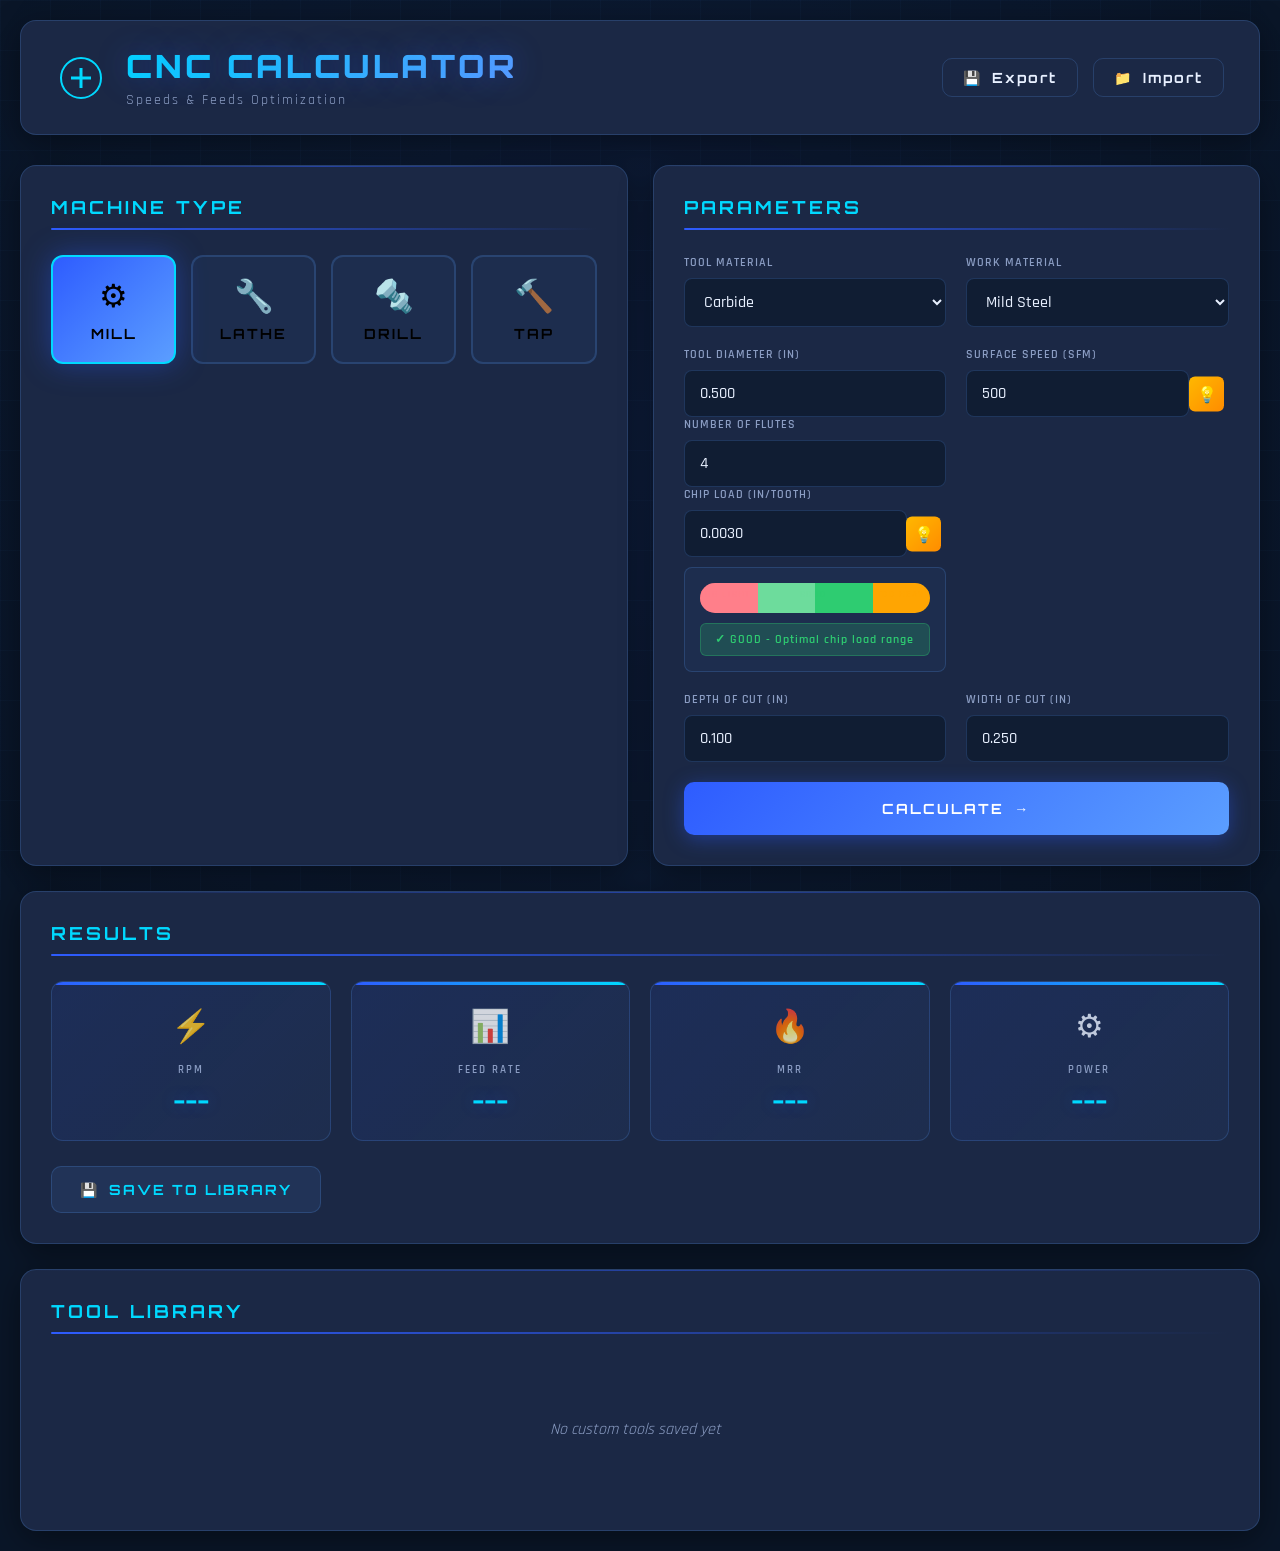
==== index.html @ e77f21c8 "Add files via upload" ====
<!DOCTYPE html>
<html lang="en">
<head>
    <meta charset="UTF-8">
    <meta name="viewport" content="width=device-width, initial-scale=1.0">
    <title>CNC Speeds & Feeds Calculator</title>
    <link rel="preconnect" href="https://fonts.googleapis.com">
    <link rel="preconnect" href="https://fonts.gstatic.com" crossorigin>
    <link href="https://fonts.googleapis.com/css2?family=Orbitron:wght@400;600;700;900&family=Rajdhani:wght@300;400;500;600;700&display=swap" rel="stylesheet">
    <link rel="stylesheet" href="styles.css">
</head>
<body>
    <div class="background-grid"></div>
    <div class="background-glow"></div>
    
    <div class="container">
        <header class="main-header">
            <div class="header-content">
                <div class="logo-section">
                    <div class="logo-icon">
                        <svg viewBox="0 0 50 50" fill="none" xmlns="http://www.w3.org/2000/svg">
                            <circle cx="25" cy="25" r="20" stroke="currentColor" stroke-width="2"/>
                            <path d="M25 15 L25 35 M15 25 L35 25" stroke="currentColor" stroke-width="3"/>
                        </svg>
                    </div>
                    <div>
                        <h1>CNC CALCULATOR</h1>
                        <p class="subtitle">Speeds & Feeds Optimization</p>
                    </div>
                </div>
                <div class="header-controls">
                    <button id="saveLibraryBtn" class="btn btn-ghost">
                        <span class="icon">💾</span>
                        <span>Export</span>
                    </button>
                    <button id="loadLibraryBtn" class="btn btn-ghost">
                        <span class="icon">📁</span>
                        <span>Import</span>
                    </button>
                </div>
            </div>
        </header>

        <div class="main-content">
            <!-- Machine Type Selection -->
            <div class="card machine-card">
                <div class="card-header">
                    <h2>MACHINE TYPE</h2>
                    <div class="header-line"></div>
                </div>
                <div class="machine-type-selector">
                    <button class="machine-btn active" data-type="mill">
                        <span class="machine-icon">⚙</span>
                        <span class="machine-name">MILL</span>
                    </button>
                    <button class="machine-btn" data-type="lathe">
                        <span class="machine-icon">🔧</span>
                        <span class="machine-name">LATHE</span>
                    </button>
                    <button class="machine-btn" data-type="drill">
                        <span class="machine-icon">🔩</span>
                        <span class="machine-name">DRILL</span>
                    </button>
                    <button class="machine-btn" data-type="tap">
                        <span class="machine-icon">🔨</span>
                        <span class="machine-name">TAP</span>
                    </button>
                </div>
            </div>

            <!-- Input Section -->
            <div class="card input-card">
                <div class="card-header">
                    <h2>PARAMETERS</h2>
                    <div class="header-line"></div>
                </div>
                
                <div class="input-grid">
                    <div class="input-group">
                        <label for="toolMaterial">Tool Material</label>
                        <select id="toolMaterial">
                            <option value="hss">HSS (High Speed Steel)</option>
                            <option value="carbide" selected>Carbide</option>
                            <option value="coated">Coated Carbide</option>
                            <option value="ceramic">Ceramic</option>
                        </select>
                    </div>

                    <div class="input-group">
                        <label for="workMaterial">Work Material</label>
                        <select id="workMaterial">
                            <option value="aluminum">Aluminum</option>
                            <option value="mild_steel" selected>Mild Steel</option>
                            <option value="stainless">Stainless Steel</option>
                            <option value="tool_steel">Tool Steel</option>
                            <option value="titanium">Titanium</option>
                            <option value="brass">Brass</option>
                            <option value="plastic">Plastic</option>
                        </select>
                    </div>

                    <!-- Mill/Drill Specific -->
                    <div id="millDrillInputs" class="mill-drill-inputs">
                        <div class="input-group">
                            <label for="toolDiameter">Tool Diameter (in)</label>
                            <input type="number" id="toolDiameter" step="0.001" value="0.500" min="0.001">
                        </div>

                        <div class="input-group">
                            <label for="numFlutes">Number of Flutes</label>
                            <input type="number" id="numFlutes" value="4" min="1" max="12">
                        </div>

                        <div class="input-group with-hint">
                            <label for="chipLoad">Chip Load (in/tooth)</label>
                            <div class="input-with-button">
                                <input type="number" id="chipLoad" step="0.0001" value="0.0030" min="0.0001">
                                <button class="btn-hint" id="chipLoadHint">
                                    <span>💡</span>
                                </button>
                            </div>
                            <div class="chip-load-indicator" id="chipLoadStatus">
                                <div class="indicator-bar">
                                    <div class="indicator-fill"></div>
                                    <div class="indicator-markers">
                                        <span class="marker marker-low">Too Light</span>
                                        <span class="marker marker-good">Good</span>
                                        <span class="marker marker-high">Too Heavy</span>
                                    </div>
                                </div>
                                <div class="indicator-message"></div>
                            </div>
                        </div>
                    </div>

                    <!-- Lathe Specific -->
                    <div id="latheInputs" class="lathe-inputs" style="display: none;">
                        <div class="input-group">
                            <label for="workDiameter">Work Diameter (in)</label>
                            <input type="number" id="workDiameter" step="0.001" value="2.000" min="0.001">
                        </div>

                        <div class="input-group with-hint">
                            <label for="feedPerRev">Feed/Rev (in/rev)</label>
                            <div class="input-with-button">
                                <input type="number" id="feedPerRev" step="0.001" value="0.010" min="0.001">
                                <button class="btn-hint" id="feedPerRevHint">
                                    <span>💡</span>
                                </button>
                            </div>
                        </div>
                    </div>

                    <!-- Tap Specific -->
                    <div id="tapInputs" class="tap-inputs" style="display: none;">
                        <div class="input-group">
                            <label for="tapSize">Tap Size</label>
                            <select id="tapSize">
                                <option value="custom">Custom Size</option>
                                <optgroup label="Fractional - Coarse (UNC)">
                                    <option value="0.2500,20">1/4-20 UNC</option>
                                    <option value="0.3125,18">5/16-18 UNC</option>
                                    <option value="0.3750,16">3/8-16 UNC</option>
                                    <option value="0.5000,13" selected>1/2-13 UNC</option>
                                    <option value="0.6250,11">5/8-11 UNC</option>
                                    <option value="0.7500,10">3/4-10 UNC</option>
                                    <option value="0.8750,9">7/8-9 UNC</option>
                                    <option value="1.0000,8">1-8 UNC</option>
                                </optgroup>
                                <optgroup label="Fractional - Fine (UNF)">
                                    <option value="0.2500,28">1/4-28 UNF</option>
                                    <option value="0.3125,24">5/16-24 UNF</option>
                                    <option value="0.3750,24">3/8-24 UNF</option>
                                    <option value="0.5000,20">1/2-20 UNF</option>
                                    <option value="0.6250,18">5/8-18 UNF</option>
                                    <option value="0.7500,16">3/4-16 UNF</option>
                                </optgroup>
                                <optgroup label="Metric">
                                    <option value="0.2362,1.000">M6x1.0</option>
                                    <option value="0.3150,1.250">M8x1.25</option>
                                    <option value="0.3937,1.500">M10x1.5</option>
                                    <option value="0.4724,1.750">M12x1.75</option>
                                    <option value="0.6299,2.000">M16x2.0</option>
                                </optgroup>
                            </select>
                        </div>

                        <div class="input-group" id="customTapDiameter" style="display: none;">
                            <label for="tapDiameter">Tap Diameter (in)</label>
                            <input type="number" id="tapDiameter" step="0.001" value="0.500" min="0.001">
                        </div>

                        <div class="input-group" id="customTapPitch" style="display: none;">
                            <label for="tapPitch">Threads Per Inch (TPI)</label>
                            <input type="number" id="tapPitch" step="0.001" value="13" min="0.1">
                        </div>

                        <div class="input-group">
                            <label for="tapType">Tap Type</label>
                            <select id="tapType">
                                <option value="hand">Hand Tap (Slowest, Safest)</option>
                                <option value="spiral_point" selected>Spiral Point / Gun Tap (Through Holes)</option>
                                <option value="spiral_flute">Spiral Flute (Blind Holes)</option>
                                <option value="form">Form Tap (No Chips)</option>
                            </select>
                        </div>

                        <div class="input-group">
                            <label for="holeType">Hole Type</label>
                            <select id="holeType">
                                <option value="through" selected>Through Hole</option>
                                <option value="blind">Blind Hole</option>
                            </select>
                        </div>

                        <div class="input-group">
                            <label for="threadDepth">Thread Depth (in)</label>
                            <input type="number" id="threadDepth" step="0.125" value="0.750" min="0.125">
                            <small style="color: var(--text-dim); font-size: 11px; margin-top: 5px; display: block;">Depth of threads needed, not total hole depth</small>
                        </div>

                        <div class="tap-info-box">
                            <div class="info-row">
                                <span class="info-label">Tap Drill Size:</span>
                                <span class="info-value" id="tapDrillInfo">---</span>
                            </div>
                            <div class="info-row">
                                <span class="info-label">Recommended Speed:</span>
                                <span class="info-value" id="tapSpeedInfo">---</span>
                            </div>
                        </div>
                    </div>

                    <div class="input-group with-hint" id="sfmGroup">
                        <label for="sfm">Surface Speed (SFM)</label>
                        <div class="input-with-button">
                            <input type="number" id="sfm" step="1" value="500" min="1">
                            <button class="btn-hint" id="sfmHint">
                                <span>💡</span>
                            </button>
                        </div>
                    </div>

                    <div class="input-group" id="depthOfCutGroup">
                        <label for="depthOfCut">Depth of Cut (in)</label>
                        <input type="number" id="depthOfCut" step="0.001" value="0.100" min="0.001">
                    </div>

                    <div class="input-group" id="widthOfCutGroup">
                        <label for="widthOfCut">Width of Cut (in)</label>
                        <input type="number" id="widthOfCut" step="0.001" value="0.250" min="0.001">
                    </div>
                </div>

                <button id="calculateBtn" class="btn btn-primary">
                    <span class="btn-text">CALCULATE</span>
                    <span class="btn-arrow">→</span>
                </button>
            </div>

            <!-- Results Section -->
            <div class="card results-card">
                <div class="card-header">
                    <h2>RESULTS</h2>
                    <div class="header-line"></div>
                </div>
                <div class="results-grid">
                    <div class="result-item">
                        <div class="result-icon">⚡</div>
                        <div class="result-content">
                            <div class="result-label">RPM</div>
                            <div class="result-value" id="rpmResult">---</div>
                        </div>
                    </div>
                    <div class="result-item">
                        <div class="result-icon">📊</div>
                        <div class="result-content">
                            <div class="result-label">FEED RATE</div>
                            <div class="result-value" id="feedRateResult">---</div>
                        </div>
                    </div>
                    <div class="result-item">
                        <div class="result-icon">🔥</div>
                        <div class="result-content">
                            <div class="result-label">MRR</div>
                            <div class="result-value" id="mrrResult">---</div>
                        </div>
                    </div>
                    <div class="result-item">
                        <div class="result-icon">⚙</div>
                        <div class="result-content">
                            <div class="result-label">POWER</div>
                            <div class="result-value" id="powerResult">---</div>
                        </div>
                    </div>
                    <!-- Tap-specific result -->
                    <div class="result-item" id="tapDrillResult" style="display: none;">
                        <div class="result-icon">🔩</div>
                        <div class="result-content">
                            <div class="result-label">TAP DRILL</div>
                            <div class="result-value" id="tapDrillValue">---</div>
                        </div>
                    </div>
                    <div class="result-item" id="cycleTimeResult" style="display: none;">
                        <div class="result-icon">⏱️</div>
                        <div class="result-content">
                            <div class="result-label">CYCLE TIME</div>
                            <div class="result-value" id="cycleTimeValue">---</div>
                        </div>
                    </div>
                </div>
                <button id="saveToolBtn" class="btn btn-secondary">
                    <span>💾</span>
                    <span>SAVE TO LIBRARY</span>
                </button>
            </div>

            <!-- Custom Tool Library -->
            <div class="card library-card">
                <div class="card-header">
                    <h2>TOOL LIBRARY</h2>
                    <div class="header-line"></div>
                </div>
                <div id="customLibrary" class="library-content">
                    <p class="empty-state">No custom tools saved yet</p>
                </div>
            </div>
        </div>
    </div>

    <!-- Modal for saving tool -->
    <div id="saveModal" class="modal">
        <div class="modal-backdrop"></div>
        <div class="modal-content">
            <div class="modal-header">
                <h3>SAVE CONFIGURATION</h3>
                <div class="header-line"></div>
            </div>
            <div class="input-group">
                <label for="toolName">Tool Name</label>
                <input type="text" id="toolName" placeholder="e.g., 1/2 Carbide End Mill - Aluminum">
            </div>
            <div class="modal-buttons">
                <button id="confirmSaveBtn" class="btn btn-primary">SAVE</button>
                <button id="cancelSaveBtn" class="btn btn-secondary">CANCEL</button>
            </div>
        </div>
    </div>

    <script src="script.js"></script>
</body>
</html>
---- styles.css ----
:root {
    --primary-blue: #0A1628;
    --secondary-blue: #1B2845;
    --accent-blue: #2E5CFF;
    --bright-blue: #00D9FF;
    --electric-blue: #5B9EFF;
    --text-light: #E8F0FF;
    --text-dim: #8B9DC3;
    --border-color: rgba(91, 158, 255, 0.2);
    --glow-color: rgba(46, 92, 255, 0.4);
}

* {
    margin: 0;
    padding: 0;
    box-sizing: border-box;
}

body {
    font-family: 'Rajdhani', sans-serif;
    background: var(--primary-blue);
    min-height: 100vh;
    padding: 20px;
    color: var(--text-light);
    overflow-x: hidden;
    position: relative;
}

/* Animated Background */
.background-grid {
    position: fixed;
    top: 0;
    left: 0;
    right: 0;
    bottom: 0;
    background-image: 
        linear-gradient(rgba(91, 158, 255, 0.03) 1px, transparent 1px),
        linear-gradient(90deg, rgba(91, 158, 255, 0.03) 1px, transparent 1px);
    background-size: 50px 50px;
    z-index: 0;
    animation: gridSlide 20s linear infinite;
}

@keyframes gridSlide {
    0% { transform: translate(0, 0); }
    100% { transform: translate(50px, 50px); }
}

.background-glow {
    position: fixed;
    top: -50%;
    left: -50%;
    right: -50%;
    bottom: -50%;
    background: radial-gradient(circle at 50% 50%, rgba(46, 92, 255, 0.08) 0%, transparent 50%);
    z-index: 0;
    animation: pulse 8s ease-in-out infinite;
}

@keyframes pulse {
    0%, 100% { opacity: 0.5; transform: scale(1); }
    50% { opacity: 0.8; transform: scale(1.1); }
}

.container {
    max-width: 1400px;
    margin: 0 auto;
    position: relative;
    z-index: 1;
}

/* Header */
.main-header {
    background: var(--secondary-blue);
    border: 1px solid var(--border-color);
    border-radius: 16px;
    margin-bottom: 30px;
    box-shadow: 0 8px 32px rgba(0, 0, 0, 0.4);
    overflow: hidden;
    position: relative;
    animation: slideDown 0.6s ease-out;
}

@keyframes slideDown {
    from { opacity: 0; transform: translateY(-20px); }
    to { opacity: 1; transform: translateY(0); }
}

.main-header::before {
    content: '';
    position: absolute;
    top: 0;
    left: -100%;
    width: 100%;
    height: 2px;
    background: linear-gradient(90deg, transparent, var(--bright-blue), transparent);
    animation: scan 3s ease-in-out infinite;
}

@keyframes scan {
    0%, 100% { left: -100%; }
    50% { left: 100%; }
}

.header-content {
    padding: 25px 35px;
    display: flex;
    justify-content: space-between;
    align-items: center;
}

.logo-section {
    display: flex;
    align-items: center;
    gap: 20px;
}

.logo-icon {
    width: 50px;
    height: 50px;
    color: var(--bright-blue);
    animation: rotate 10s linear infinite;
}

@keyframes rotate {
    from { transform: rotate(0deg); }
    to { transform: rotate(360deg); }
}

.logo-section h1 {
    font-family: 'Orbitron', sans-serif;
    font-size: 32px;
    font-weight: 900;
    letter-spacing: 3px;
    background: linear-gradient(135deg, var(--bright-blue), var(--electric-blue));
    -webkit-background-clip: text;
    -webkit-text-fill-color: transparent;
    background-clip: text;
    text-shadow: 0 0 30px var(--glow-color);
}

.subtitle {
    font-size: 14px;
    color: var(--text-dim);
    letter-spacing: 2px;
    margin-top: 5px;
}

.header-controls {
    display: flex;
    gap: 15px;
}

/* Cards */
.main-content {
    display: grid;
    grid-template-columns: repeat(2, 1fr);
    gap: 25px;
}

.card {
    background: var(--secondary-blue);
    border: 1px solid var(--border-color);
    border-radius: 16px;
    padding: 30px;
    box-shadow: 0 8px 32px rgba(0, 0, 0, 0.4);
    position: relative;
    overflow: hidden;
    animation: fadeIn 0.6s ease-out backwards;
}

.card::before {
    content: '';
    position: absolute;
    top: 0;
    left: 0;
    right: 0;
    height: 1px;
    background: linear-gradient(90deg, transparent, var(--accent-blue), transparent);
    opacity: 0.5;
}

@keyframes fadeIn {
    from { opacity: 0; transform: translateY(20px); }
    to { opacity: 1; transform: translateY(0); }
}

.machine-card { animation-delay: 0.1s; }
.input-card { animation-delay: 0.2s; }
.results-card { animation-delay: 0.3s; grid-column: span 2; }
.library-card { animation-delay: 0.4s; grid-column: span 2; }

.card-header {
    margin-bottom: 25px;
}

.card-header h2 {
    font-family: 'Orbitron', sans-serif;
    font-size: 18px;
    font-weight: 700;
    letter-spacing: 3px;
    color: var(--bright-blue);
    margin-bottom: 10px;
}

.header-line {
    height: 2px;
    background: linear-gradient(90deg, var(--accent-blue), transparent);
    border-radius: 2px;
}

/* Machine Type Selector */
.machine-type-selector {
    display: grid;
    grid-template-columns: repeat(4, 1fr);
    gap: 15px;
}

.machine-btn {
    background: rgba(91, 158, 255, 0.05);
    border: 2px solid var(--border-color);
    border-radius: 12px;
    padding: 20px;
    cursor: pointer;
    transition: all 0.3s cubic-bezier(0.4, 0, 0.2, 1);
    display: flex;
    flex-direction: column;
    align-items: center;
    gap: 10px;
    position: relative;
    overflow: hidden;
}

.machine-btn::before {
    content: '';
    position: absolute;
    top: 50%;
    left: 50%;
    width: 0;
    height: 0;
    background: radial-gradient(circle, var(--glow-color), transparent);
    transform: translate(-50%, -50%);
    transition: width 0.4s, height 0.4s;
    border-radius: 50%;
}

.machine-btn:hover::before {
    width: 200%;
    height: 200%;
}

.machine-btn:hover {
    border-color: var(--accent-blue);
    transform: translateY(-3px);
    box-shadow: 0 8px 20px rgba(46, 92, 255, 0.3);
}

.machine-btn.active {
    background: linear-gradient(135deg, var(--accent-blue), var(--electric-blue));
    border-color: var(--bright-blue);
    box-shadow: 0 0 30px var(--glow-color);
}

.machine-icon {
    font-size: 32px;
    position: relative;
    z-index: 1;
}

.machine-name {
    font-family: 'Orbitron', sans-serif;
    font-size: 14px;
    font-weight: 700;
    letter-spacing: 2px;
    position: relative;
    z-index: 1;
}

/* Chip Load Indicator */
.chip-load-indicator {
    margin-top: 10px;
    padding: 15px;
    background: rgba(91, 158, 255, 0.05);
    border: 1px solid var(--border-color);
    border-radius: 8px;
}

.indicator-bar {
    position: relative;
    height: 30px;
    background: linear-gradient(90deg, 
        #FF4757 0%, 
        #FF4757 25%, 
        #2ecc71 25%, 
        #2ecc71 75%, 
        #FFA502 75%, 
        #FFA502 100%
    );
    border-radius: 15px;
    overflow: hidden;
    margin-bottom: 10px;
}

.indicator-fill {
    position: absolute;
    top: 0;
    left: 0;
    height: 100%;
    width: 0%;
    background: rgba(255, 255, 255, 0.3);
    transition: all 0.3s;
}

.indicator-markers {
    display: flex;
    justify-content: space-between;
    margin-top: 5px;
}

.marker {
    font-size: 10px;
    font-weight: 600;
    text-transform: uppercase;
    letter-spacing: 1px;
}

.marker-low { color: #FF4757; }
.marker-good { color: #2ecc71; }
.marker-high { color: #FFA502; }

.indicator-message {
    text-align: center;
    font-size: 12px;
    font-weight: 600;
    letter-spacing: 1px;
    margin-top: 10px;
    padding: 8px;
    border-radius: 6px;
    transition: all 0.3s;
}

.indicator-message.status-low {
    background: rgba(255, 71, 87, 0.2);
    color: #FF4757;
    border: 1px solid rgba(255, 71, 87, 0.3);
}

.indicator-message.status-good {
    background: rgba(46, 204, 113, 0.2);
    color: #2ecc71;
    border: 1px solid rgba(46, 204, 113, 0.3);
}

.indicator-message.status-high {
    background: rgba(255, 165, 2, 0.2);
    color: #FFA502;
    border: 1px solid rgba(255, 165, 2, 0.3);
}

/* Tap Info Box */
.tap-info-box {
    margin-top: 20px;
    padding: 20px;
    background: linear-gradient(135deg, rgba(46, 92, 255, 0.1), rgba(0, 217, 255, 0.05));
    border: 1px solid var(--border-color);
    border-radius: 10px;
}

.info-row {
    display: flex;
    justify-content: space-between;
    align-items: center;
    padding: 10px 0;
    border-bottom: 1px solid var(--border-color);
}

.info-row:last-child {
    border-bottom: none;
}

.info-label {
    font-size: 13px;
    font-weight: 600;
    color: var(--text-dim);
    text-transform: uppercase;
    letter-spacing: 1px;
}

.info-value {
    font-family: 'Orbitron', sans-serif;
    font-size: 16px;
    font-weight: 700;
    color: var(--bright-blue);
}

/* Input Groups */
.input-grid {
    display: grid;
    grid-template-columns: repeat(2, 1fr);
    gap: 20px;
}

.input-group {
    display: flex;
    flex-direction: column;
}

.input-group label {
    font-size: 12px;
    font-weight: 600;
    letter-spacing: 1px;
    color: var(--text-dim);
    margin-bottom: 8px;
    text-transform: uppercase;
}

.input-group input,
.input-group select {
    background: rgba(10, 22, 40, 0.6);
    border: 1px solid var(--border-color);
    border-radius: 8px;
    padding: 12px 15px;
    color: var(--text-light);
    font-size: 16px;
    font-family: 'Rajdhani', sans-serif;
    font-weight: 500;
    transition: all 0.3s;
}

.input-group input:focus,
.input-group select:focus {
    outline: none;
    border-color: var(--accent-blue);
    box-shadow: 0 0 15px rgba(46, 92, 255, 0.3);
}

.input-group select option {
    background: var(--secondary-blue);
    color: var(--text-light);
}

.input-with-button {
    position: relative;
}

.btn-hint {
    position: absolute;
    right: 5px;
    top: 50%;
    transform: translateY(-50%);
    background: linear-gradient(135deg, #FFB800, #FF8C00);
    border: none;
    border-radius: 6px;
    width: 35px;
    height: 35px;
    cursor: pointer;
    display: flex;
    align-items: center;
    justify-content: center;
    font-size: 16px;
    transition: all 0.3s;
}

.btn-hint:hover {
    transform: translateY(-50%) scale(1.1);
    box-shadow: 0 0 20px rgba(255, 184, 0, 0.5);
}

/* Buttons */
.btn {
    border: none;
    border-radius: 10px;
    padding: 14px 28px;
    font-family: 'Orbitron', sans-serif;
    font-size: 14px;
    font-weight: 700;
    letter-spacing: 2px;
    cursor: pointer;
    transition: all 0.3s cubic-bezier(0.4, 0, 0.2, 1);
    display: flex;
    align-items: center;
    justify-content: center;
    gap: 10px;
    position: relative;
    overflow: hidden;
}

.btn::before {
    content: '';
    position: absolute;
    top: 50%;
    left: 50%;
    width: 0;
    height: 0;
    background: rgba(255, 255, 255, 0.2);
    transform: translate(-50%, -50%);
    transition: width 0.4s, height 0.4s;
    border-radius: 50%;
}

.btn:hover::before {
    width: 300%;
    height: 300%;
}

.btn-primary {
    background: linear-gradient(135deg, var(--accent-blue), var(--electric-blue));
    color: white;
    width: 100%;
    margin-top: 20px;
    padding: 18px;
    box-shadow: 0 4px 20px rgba(46, 92, 255, 0.4);
}

.btn-primary:hover {
    transform: translateY(-2px);
    box-shadow: 0 8px 30px rgba(46, 92, 255, 0.6);
}

.btn-primary .btn-text {
    position: relative;
    z-index: 1;
}

.btn-primary .btn-arrow {
    position: relative;
    z-index: 1;
    transition: transform 0.3s;
}

.btn-primary:hover .btn-arrow {
    transform: translateX(5px);
}

.btn-secondary {
    background: rgba(91, 158, 255, 0.1);
    border: 1px solid var(--border-color);
    color: var(--bright-blue);
}

.btn-secondary:hover {
    background: rgba(91, 158, 255, 0.2);
    border-color: var(--accent-blue);
}

.btn-ghost {
    background: transparent;
    border: 1px solid var(--border-color);
    color: var(--text-light);
    padding: 10px 20px;
}

.btn-ghost:hover {
    background: rgba(91, 158, 255, 0.1);
    border-color: var(--accent-blue);
}

/* Results */
.results-grid {
    display: grid;
    grid-template-columns: repeat(4, 1fr);
    gap: 20px;
    margin-bottom: 25px;
}

.result-item {
    background: linear-gradient(135deg, rgba(46, 92, 255, 0.1), rgba(91, 158, 255, 0.05));
    border: 1px solid var(--border-color);
    border-radius: 12px;
    padding: 25px 20px;
    display: flex;
    flex-direction: column;
    align-items: center;
    gap: 15px;
    position: relative;
    overflow: hidden;
    transition: all 0.3s;
}

.result-item::before {
    content: '';
    position: absolute;
    top: 0;
    left: 0;
    right: 0;
    height: 3px;
    background: linear-gradient(90deg, var(--accent-blue), var(--bright-blue));
}

.result-item:hover {
    transform: translateY(-5px);
    box-shadow: 0 10px 30px rgba(46, 92, 255, 0.3);
}

.result-icon {
    font-size: 32px;
    opacity: 0.8;
}

.result-content {
    text-align: center;
}

.result-label {
    font-size: 11px;
    font-weight: 600;
    letter-spacing: 2px;
    color: var(--text-dim);
    margin-bottom: 8px;
}

.result-value {
    font-family: 'Orbitron', sans-serif;
    font-size: 24px;
    font-weight: 700;
    color: var(--bright-blue);
    text-shadow: 0 0 15px var(--glow-color);
}

/* Library */
.library-content {
    max-height: 500px;
    overflow-y: auto;
    padding-right: 10px;
}

.library-content::-webkit-scrollbar {
    width: 8px;
}

.library-content::-webkit-scrollbar-track {
    background: rgba(91, 158, 255, 0.05);
    border-radius: 10px;
}

.library-content::-webkit-scrollbar-thumb {
    background: var(--accent-blue);
    border-radius: 10px;
}

.empty-state {
    text-align: center;
    color: var(--text-dim);
    padding: 60px 20px;
    font-style: italic;
}

.tool-item {
    background: rgba(91, 158, 255, 0.05);
    border: 1px solid var(--border-color);
    border-left: 3px solid var(--bright-blue);
    border-radius: 10px;
    padding: 20px;
    margin-bottom: 15px;
    display: flex;
    justify-content: space-between;
    align-items: center;
    transition: all 0.3s;
    animation: slideIn 0.4s ease-out;
}

@keyframes slideIn {
    from { opacity: 0; transform: translateX(-20px); }
    to { opacity: 1; transform: translateX(0); }
}

.tool-item:hover {
    background: rgba(91, 158, 255, 0.1);
    border-left-color: var(--accent-blue);
    transform: translateX(5px);
}

.tool-item h4 {
    font-family: 'Orbitron', sans-serif;
    color: var(--bright-blue);
    font-size: 16px;
    margin-bottom: 8px;
}

.tool-item p {
    font-size: 13px;
    color: var(--text-dim);
    margin: 3px 0;
}

.tool-actions {
    display: flex;
    gap: 10px;
}

.btn-small {
    padding: 8px 16px;
    font-size: 12px;
    font-weight: 600;
    border: none;
    border-radius: 6px;
    cursor: pointer;
    transition: all 0.3s;
}

.btn-load {
    background: linear-gradient(135deg, var(--accent-blue), var(--electric-blue));
    color: white;
}

.btn-load:hover {
    transform: translateY(-2px);
    box-shadow: 0 4px 15px rgba(46, 92, 255, 0.4);
}

.btn-delete {
    background: linear-gradient(135deg, #FF4757, #FF6B81);
    color: white;
}

.btn-delete:hover {
    transform: translateY(-2px);
    box-shadow: 0 4px 15px rgba(255, 71, 87, 0.4);
}

/* Modal */
.modal {
    display: none;
    position: fixed;
    z-index: 1000;
    left: 0;
    top: 0;
    width: 100%;
    height: 100%;
}

.modal-backdrop {
    position: absolute;
    top: 0;
    left: 0;
    right: 0;
    bottom: 0;
    background: rgba(0, 0, 0, 0.8);
    backdrop-filter: blur(5px);
}

.modal-content {
    position: relative;
    background: var(--secondary-blue);
    border: 1px solid var(--border-color);
    margin: 10% auto;
    padding: 40px;
    border-radius: 16px;
    max-width: 500px;
    box-shadow: 0 20px 60px rgba(0, 0, 0, 0.6);
    animation: modalSlideIn 0.3s ease-out;
}

@keyframes modalSlideIn {
    from { opacity: 0; transform: translateY(-30px) scale(0.95); }
    to { opacity: 1; transform: translateY(0) scale(1); }
}

.modal-header {
    margin-bottom: 30px;
}

.modal-header h3 {
    font-family: 'Orbitron', sans-serif;
    font-size: 20px;
    letter-spacing: 2px;
    color: var(--bright-blue);
    margin-bottom: 15px;
}

.modal-buttons {
    display: flex;
    gap: 15px;
    margin-top: 30px;
}

.modal-buttons .btn {
    flex: 1;
}

/* Responsive */
@media (max-width: 1024px) {
    .main-content {
        grid-template-columns: 1fr;
    }
    
    .results-card,
    .library-card {
        grid-column: span 1;
    }
    
    .results-grid {
        grid-template-columns: repeat(2, 1fr);
    }
    
    .input-grid {
        grid-template-columns: 1fr;
    }
    
    .machine-type-selector {
        grid-template-columns: repeat(2, 1fr);
    }
}

@media (max-width: 768px) {
    .header-content {
        flex-direction: column;
        gap: 20px;
    }
    
    .header-controls {
        width: 100%;
        justify-content: space-between;
    }
    
    .machine-type-selector {
        grid-template-columns: 1fr;
    }
    
    .results-grid {
        grid-template-columns: 1fr;
    }
}
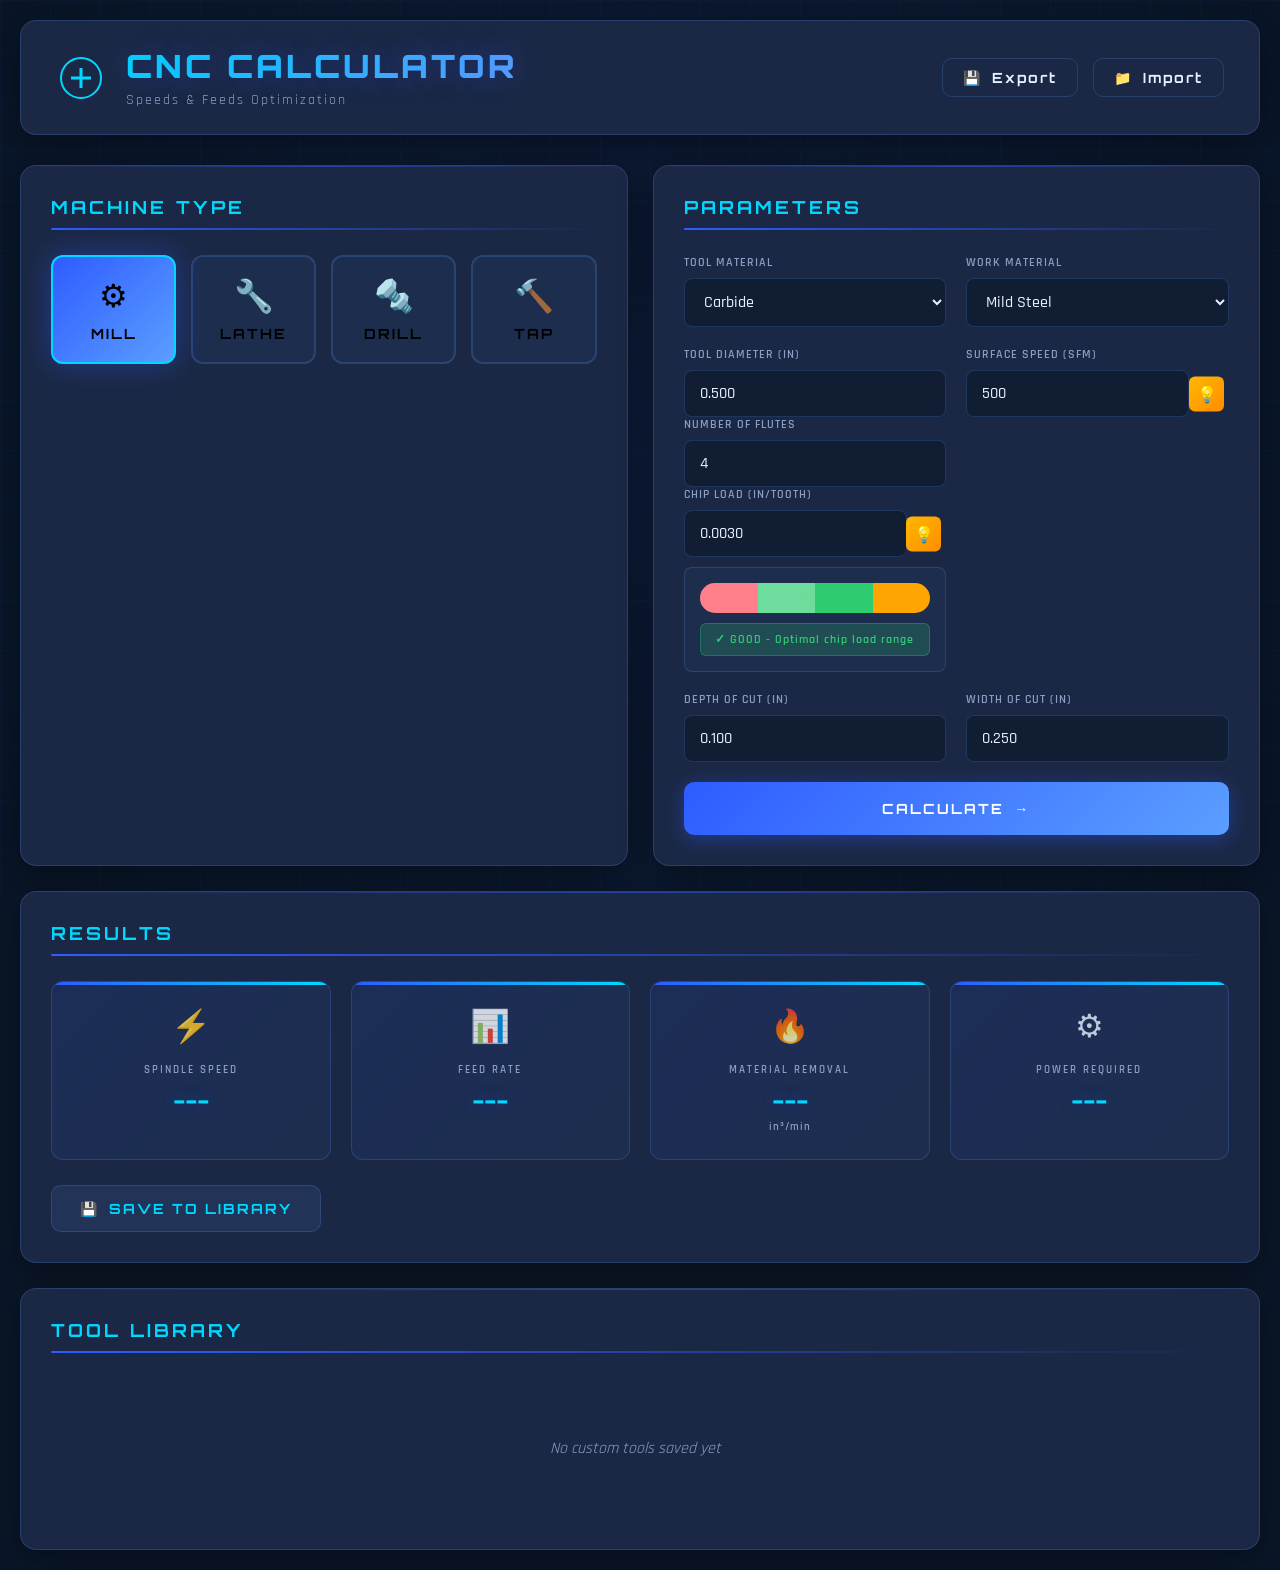
==== commit 76fa743f: "Add files via upload" ====
--- a/index.html
+++ b/index.html
@@ -268,7 +268,7 @@
                     <div class="result-item">
                         <div class="result-icon">⚡</div>
                         <div class="result-content">
-                            <div class="result-label">RPM</div>
+                            <div class="result-label">SPINDLE SPEED</div>
                             <div class="result-value" id="rpmResult">---</div>
                         </div>
                     </div>
@@ -282,14 +282,15 @@
                     <div class="result-item">
                         <div class="result-icon">🔥</div>
                         <div class="result-content">
-                            <div class="result-label">MRR</div>
+                            <div class="result-label">MATERIAL REMOVAL</div>
                             <div class="result-value" id="mrrResult">---</div>
+                            <div class="result-unit">in³/min</div>
                         </div>
                     </div>
                     <div class="result-item">
                         <div class="result-icon">⚙</div>
                         <div class="result-content">
-                            <div class="result-label">POWER</div>
+                            <div class="result-label">POWER REQUIRED</div>
                             <div class="result-value" id="powerResult">---</div>
                         </div>
                     </div>
@@ -297,7 +298,7 @@
                     <div class="result-item" id="tapDrillResult" style="display: none;">
                         <div class="result-icon">🔩</div>
                         <div class="result-content">
-                            <div class="result-label">TAP DRILL</div>
+                            <div class="result-label">TAP DRILL SIZE</div>
                             <div class="result-value" id="tapDrillValue">---</div>
                         </div>
                     </div>
--- a/styles.css
+++ b/styles.css
@@ -615,6 +615,14 @@
     font-weight: 700;
     color: var(--bright-blue);
     text-shadow: 0 0 15px var(--glow-color);
+}
+
+.result-unit {
+    font-size: 11px;
+    font-weight: 600;
+    color: var(--text-dim);
+    margin-top: 5px;
+    letter-spacing: 1px;
 }
 
 /* Library */
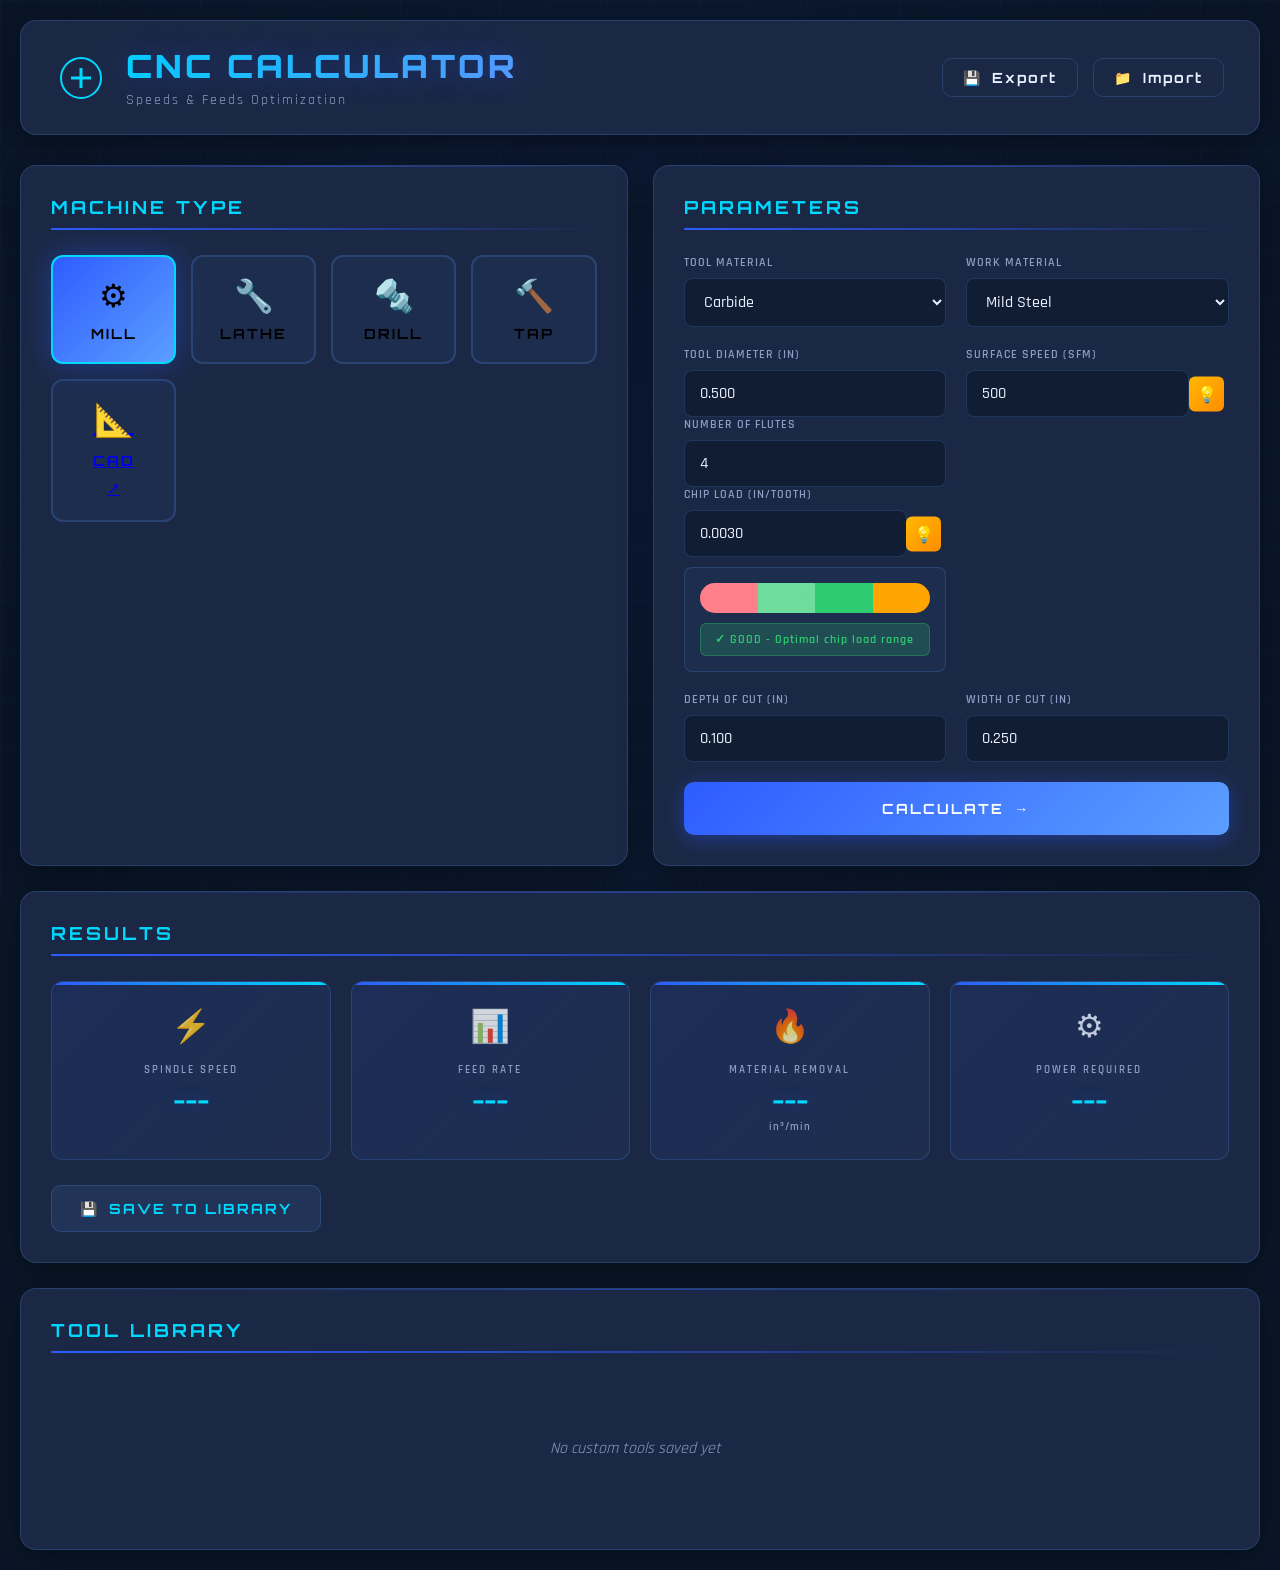
==== commit a30b3a30: "Update index.html" ====
--- a/index.html
+++ b/index.html
@@ -65,6 +65,11 @@
                         <span class="machine-icon">🔨</span>
                         <span class="machine-name">TAP</span>
                     </button>
+                    <a href="https://caddyshackk.github.io/machinist-tool/cad.html" class="machine-btn machine-btn-cad">
+                        <span class="machine-icon">📐</span>
+                        <span class="machine-name">CAD</span>
+                        <span class="cad-badge">↗</span>
+                    </a>
                 </div>
             </div>
 
@@ -147,6 +152,17 @@
                                 <button class="btn-hint" id="feedPerRevHint">
                                     <span>💡</span>
                                 </button>
+                            </div>
+                            <div class="chip-load-indicator" id="feedPerRevStatus">
+                                <div class="indicator-bar">
+                                    <div class="indicator-fill"></div>
+                                    <div class="indicator-markers">
+                                        <span class="marker marker-low">Too Light</span>
+                                        <span class="marker marker-good">Good</span>
+                                        <span class="marker marker-high">Too Heavy</span>
+                                    </div>
+                                </div>
+                                <div class="indicator-message"></div>
                             </div>
                         </div>
                     </div>
